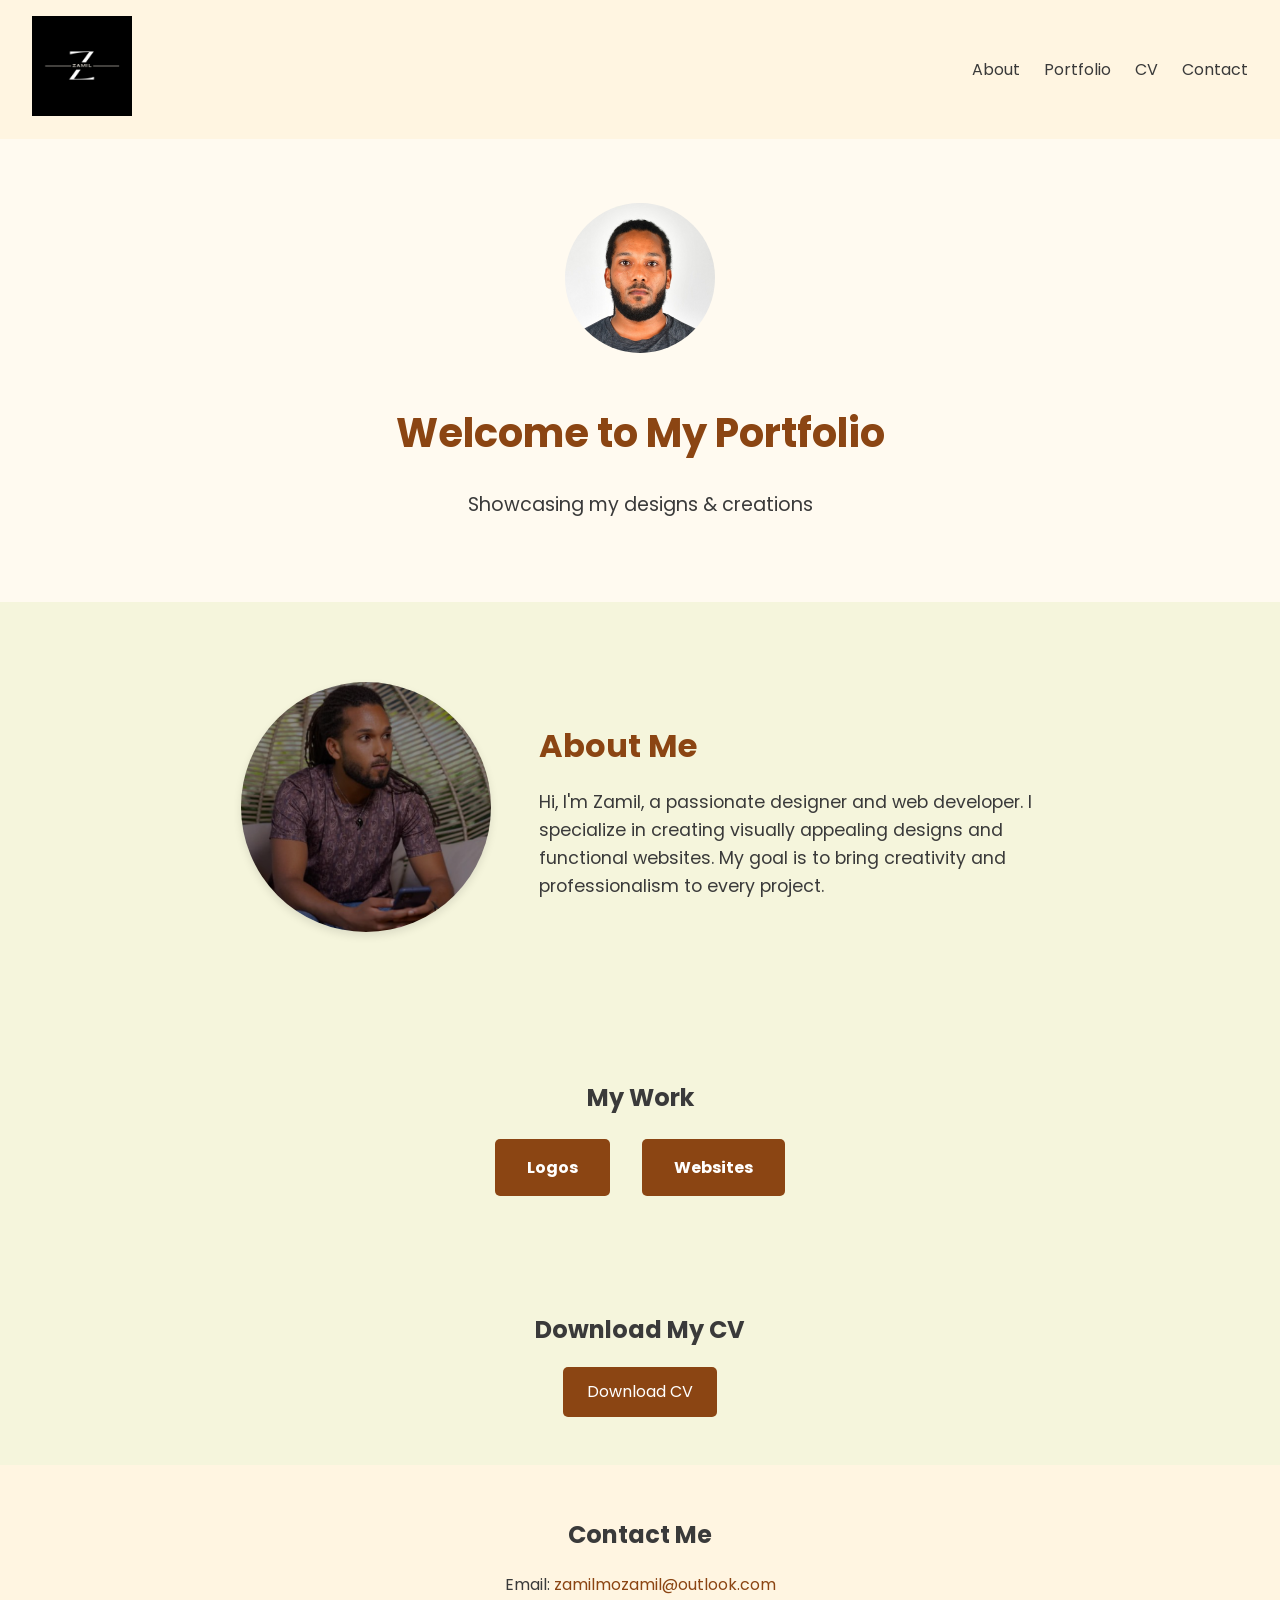
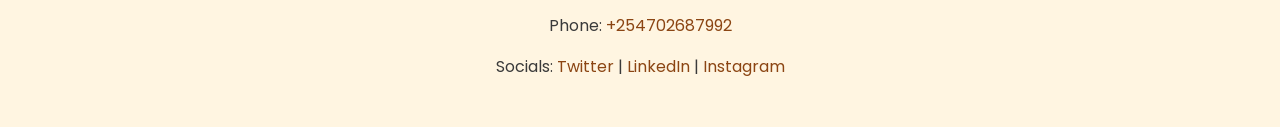
==== index.html @ 7949b78e "Changed styling" ====
<!DOCTYPE html>
<html lang="en">
<head>
    <meta charset="UTF-8">
    <meta name="viewport" content="width=device-width, initial-scale=1.0">
    <title>My Portfolio</title>
    <link rel="preconnect" href="https://fonts.googleapis.com">
    <link rel="preconnect" href="https://fonts.gstatic.com" crossorigin>
    <link href="https://fonts.googleapis.com/css2?family=Playfair+Display:wght@600&family=Poppins:wght@300&display=swap" rel="stylesheet">
    <link rel="stylesheet" href="styles.css">
</head>
<body>
    <nav>
        <div class="logo">
            <img src="images/ZA.png" alt="Logo">
        </div>
        <ul>
            <li><a href="#about">About</a></li>
            <li><a href="#portfolio">Portfolio</a></li>
            <li><a href="#cv">CV</a></li>
            <li><a href="#contact">Contact</a></li>
        </ul>
    </nav>
    
    <header>
        <img src="images/DSC_6524.jpg" alt="Profile Picture" class="profile-pic">
        <h1 class="hero-title">Welcome to My Portfolio</h1>
        <p class="hero-subtitle">Showcasing my designs & creations</p>
    </header>

    <section id="about">
        <div class="about-container">
            <img src="images/UntitledDesign.png" alt="About Me Image" class="about-img">
            <div class="about-text">
                <h2>About Me</h2>
                <p>Hi, I'm Zamil, a passionate designer and web developer. I specialize in creating visually appealing designs and functional websites. My goal is to bring creativity and professionalism to every project.</p>
            </div>
        </div>
    </section>
    

    <section id="portfolio">
        <h2>My Work</h2>
        <div class="work-options">
            <a href="#logos" class="work-option">Logos</a>
            <a href="#websites" class="work-option">Websites</a>
        </div>
    
        <div id="logos" class="gallery">
            <h3>Logo Designs</h3>
            <div class="item">
                <img src="logos/TubongeRound.png" alt="Tubonge Podcast">
                <p>Tubonge Podcast</p>
            </div>
            <div class="item">
                <img src="logos/k(Brochure).png" alt="Kidza Enterprise Ltd">
                <p>Kidza Enterprise Ltd</p>
            </div>
            <div class="item">
                <img src="logos/Oui1.0.png" alt="Oui Limitless">
                <p>Oui Limitless</p>
            </div>
            <div class="item">
                <img src="logos/5.png" alt="LSG">
                <p>LSG</p>
            </div>
            <div class="item">
                <img src="logos/7-removebg-preview.png" alt="Magical Continent Ltd">
                <p>Magical Continent Ltd</p>
            </div>
            <div class="item">
                <img src="logos/Beyondborders3.png" alt="Beyond Border Merchants">
                <p>Beyond Border Merchants</p>
            </div>
        </div>
    
        <div id="websites" class="gallery">
            <h3>Website Projects</h3>
            <div class="item">
                <a href="https://magicalcontinent.com" target="_blank">
                    <img src="images/MagicalContinent.png" alt="Magical Continent Ltd">
                </a>
                <p><a href="https://magicalcontinent.com" target="_blank">Magical Continent Ltd</a></p>
            </div>
            <div class="item">
                <a href="https://pet-finder-one.vercel.app/" target="_blank">
                    <img src="images/PetFinder.png" alt="PetFinder">
                </a>
                <p><a href="https://pet-finder-one.vercel.app/" target="_blank">PetFinder</a></p>
            </div>
            <div class="item">
                <a href="https://beyond-border-merchants.vercel.app/" target="_blank">
                    <img src="images/BeyondBorder.png" alt="Beyond Border Merchants">
                </a>
                <p><a href="https://beyond-border-merchants.vercel.app/" target="_blank">Beyond Border Merchants</a></p>
            </div>
            <div class="item">
                <a href="https://www.by-graces.vercel.app/" target="_blank">
                    <img src="images/ByGraces.png" alt="ByGraces">
                </a>
                <p><a href="https://www.by-graces.vercel.app/" target="_blank">By Graces</a></p>
            </div>
        </div>
    </section>
    
    

    <section id="cv">
        <h2>Download My CV</h2>
        <a href="/assets/2025 CV.pdf" download class="btn">Download CV</a>
    </section>

    <footer id="contact">
        <h2>Contact Me</h2>
        <p>Email: <a href="mailto:zamilmozamil@outlook.com">zamilmozamil@outlook.com</a></p>
        <p>Phone: <a href="tel:+254702687992">+254702687992</a></p>
        <p>Socials: 
            <a href="#">Twitter</a> | 
            <a href="#">LinkedIn</a> | 
            <a href="#">Instagram</a>
        </p>
    </footer>
</body>
</html>
---- styles.css ----
body {
    font-family: 'Poppins', sans-serif;
    background-color: #f5f5dc;
    color: #3a3a3a;
    margin: 0;
    padding: 0;
}

nav {
    display: flex;
    justify-content: space-between;
    align-items: center;
    background-color: #fff5e1;
    padding: 1rem 2rem;
    box-shadow: 0 4px 6px rgba(0, 0, 0, 0.1);
}

.logo img {
    max-width: 100px;
    height: auto;
}

nav ul {
    list-style: none;
    display: flex;
    gap: 1.5rem;
}

nav ul li a {
    text-decoration: none;
    color: #3a3a3a;
    transition: color 0.3s;
}

nav ul li a:hover {
    color: #8b4513;
}

header {
    text-align: center;
    padding: 4rem 2rem;
    background-color: #fffaf0;
}

.profile-pic {
    width: 150px;
    height: 150px;
    border-radius: 50%;
    margin-bottom: 1rem;
}

.hero-title {
    font-size: 2.5rem;
    color: #8b4513;
}

.hero-subtitle {
    font-size: 1.2rem;
    color: #3a3a3a;
}

section {
    padding: 3rem 2rem;
    text-align: center;
}

.about-container {
    display: flex;
    align-items: center;
    justify-content: center;
    gap: 3rem;
    max-width: 1000px;
    margin: auto;
    text-align: left;
    padding: 2rem;
}

.about-img {
    width: 250px;
    height: 250px;
    border-radius: 50%;
    object-fit: cover;
    box-shadow: 0 4px 8px rgba(0, 0, 0, 0.1);
    transition: transform 0.3s ease-in-out;
}

.about-img:hover {
    transform: scale(1.05);
}

.about-text {
    max-width: 500px;
}

.about-text h2 {
    font-size: 2rem;
    color: #8b4513;
    margin-bottom: 1rem;
}

.about-text p {
    font-size: 1.1rem;
    line-height: 1.6;
    color: #3a3a3a;
}

@media screen and (max-width: 768px) {
    .about-container {
        flex-direction: column;
        text-align: center;
    }
    
    .about-img {
        width: 200px;
        height: 200px;
    }
}


.gallery {
    display: grid;
    grid-template-columns: repeat(4, 1fr); /* 3 columns */
    gap: 1.5rem; /* Adds spacing between items */
    justify-items: center; /* Centers items */
    margin-top: 2rem;
}

.gallery .item img {
    width: 150px;
    height: 150px;
    border-radius: 50%;
    object-fit: contain;
    background-color: #fff;
    border: 2px solid #8b4513;
    padding: 10px;
    box-shadow: 0 4px 6px rgba(0, 0, 0, 0.1);
    transition: transform 0.3s ease-in-out;
}

.gallery .item img:hover {
    transform: scale(1.1);
}


.item img {
    width: 100%;
    border-radius: 10px;
    transition: transform 0.3s;
}

.item img:hover {
    transform: scale(1.05);
}

.btn {
    display: inline-block;
    padding: 0.8rem 1.5rem;
    background-color: #8b4513;
    color: white;
    text-decoration: none;
    border-radius: 5px;
    transition: background-color 0.3s;
}

.btn:hover {
    background-color: #5a2d0c;
}

footer {
    background-color: #fff5e1;
    padding: 2rem;
    text-align: center;
}

footer a {
    color: #8b4513;
    text-decoration: none;
    transition: color 0.3s;
}

footer a:hover {
    color: #5a2d0c;
}

.work-options {
    display: flex;
    justify-content: center;
    gap: 2rem;
    margin-top: 1.5rem;
}

.work-option {
    padding: 1rem 2rem;
    background-color: #8b4513;
    color: white;
    text-decoration: none;
    border-radius: 5px;
    transition: background-color 0.3s;
    font-weight: bold;
}

.work-option:hover {
    background-color: #5a2d0c;
}

.gallery {
    display: none; /* Hide sections initially */
    margin-top: 2rem;
}

#logos:target,
#websites:target {
    display: grid;
}


@media screen and (max-width: 768px) {
    nav {
        flex-direction: column;
        align-items: center;
    }
    
    nav ul {
        flex-direction: column;
        text-align: center;
        padding: 0;
    }
    
    nav ul li {
        margin: 0.5rem 0;
    }

    .about-container {
        flex-direction: column;
        text-align: center;
    }
}
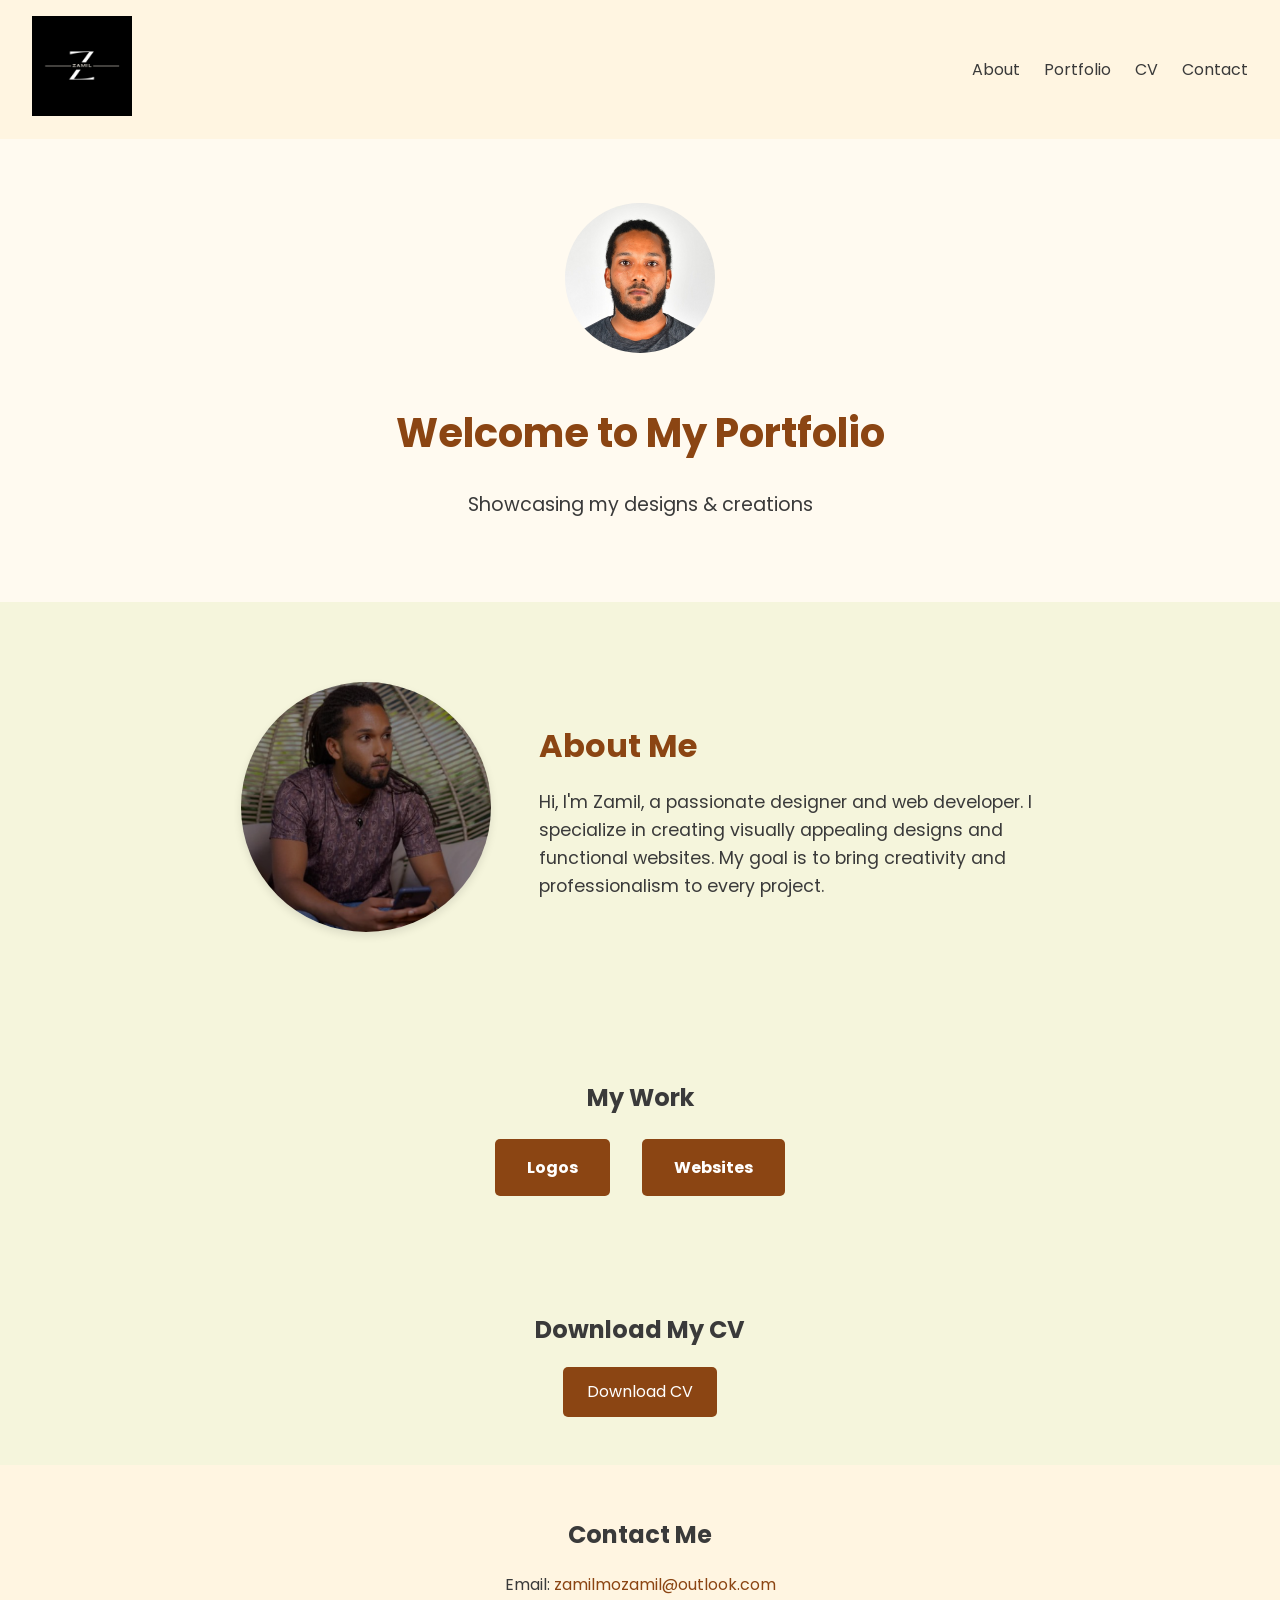
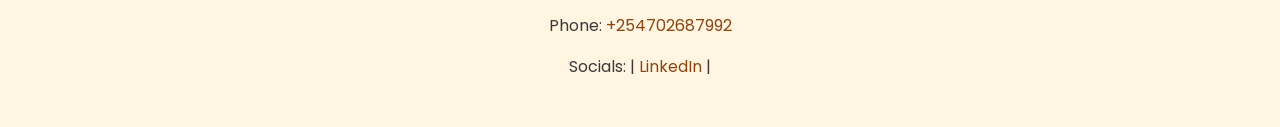
==== commit 7f4f5a46: "Changed styling" ====
--- a/index.html
+++ b/index.html
@@ -115,9 +115,9 @@
         <p>Email: <a href="mailto:zamilmozamil@outlook.com">zamilmozamil@outlook.com</a></p>
         <p>Phone: <a href="tel:+254702687992">+254702687992</a></p>
         <p>Socials: 
-            <a href="#">Twitter</a> | 
-            <a href="#">LinkedIn</a> | 
-            <a href="#">Instagram</a>
+            | 
+            <a href="https://www.linkedin.com/in/zamil-mozamil-7523aa1b6">LinkedIn</a> | 
+            
         </p>
     </footer>
 </body>
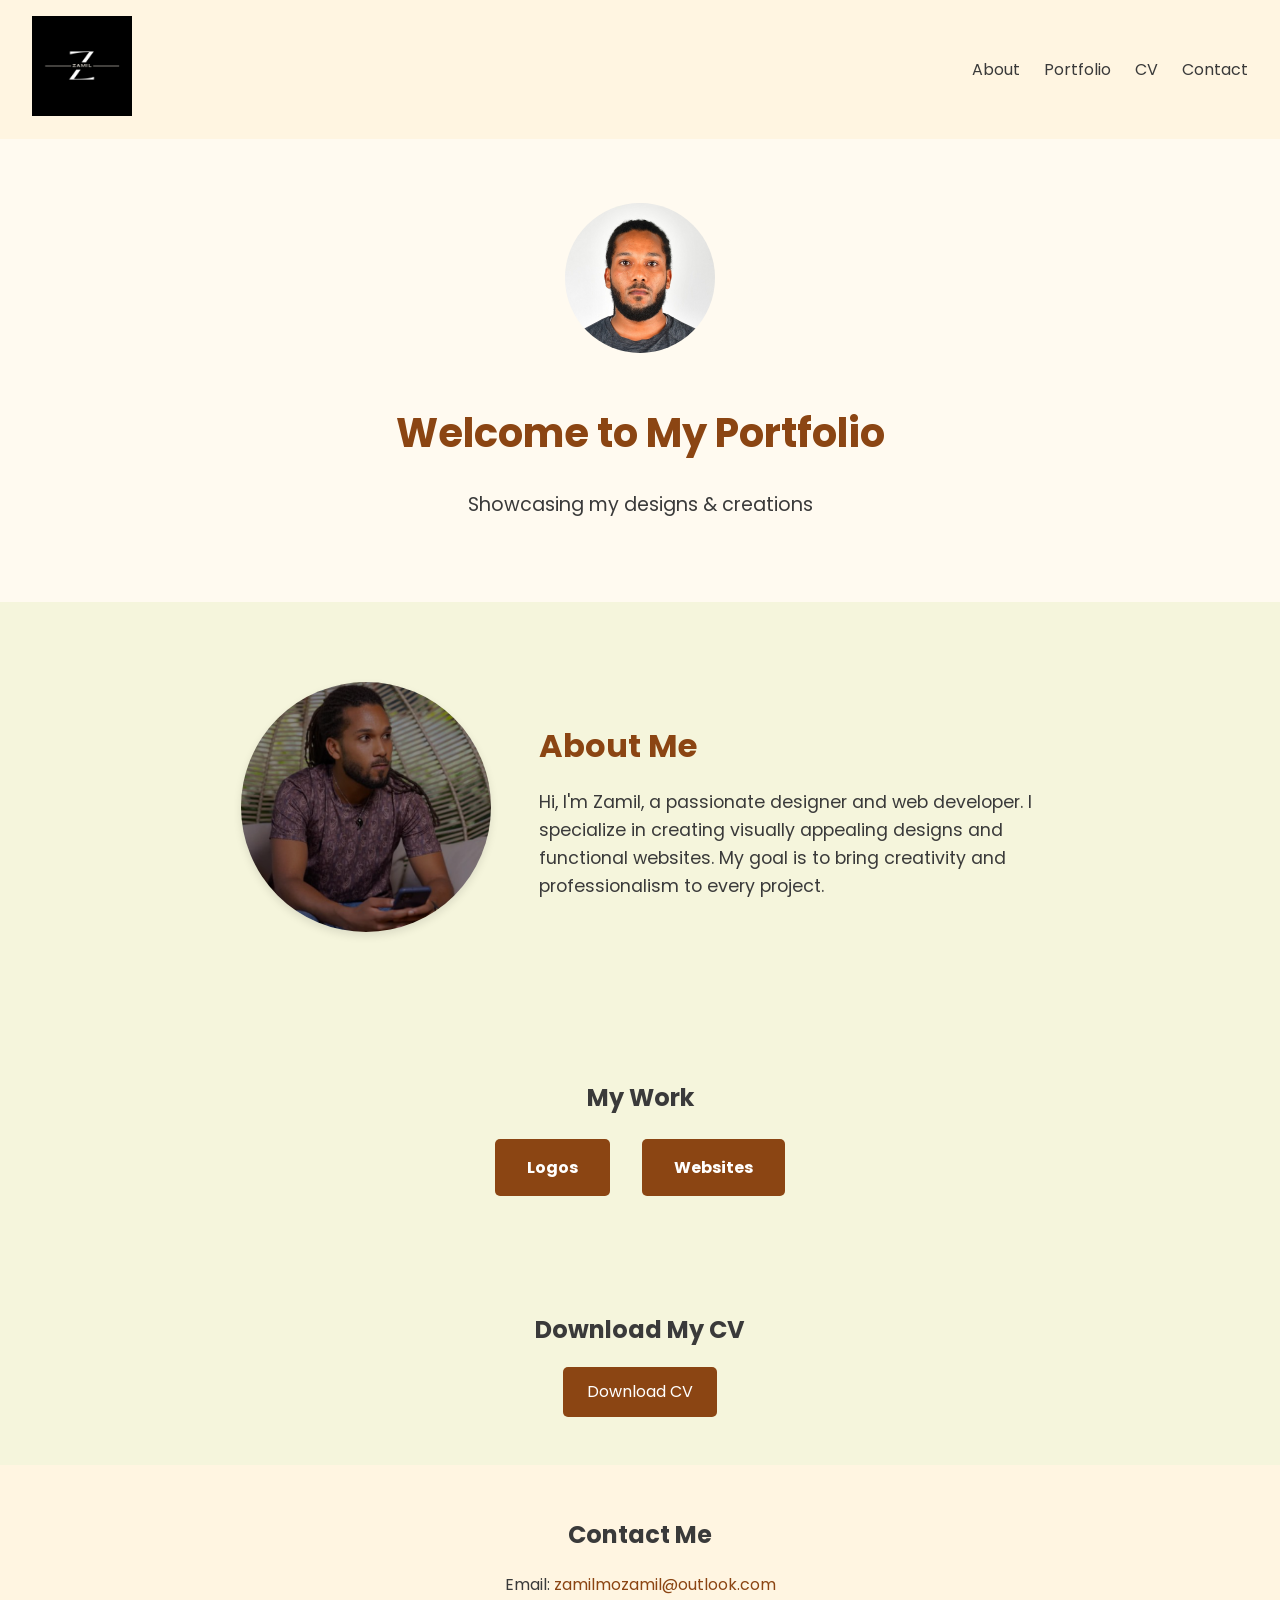
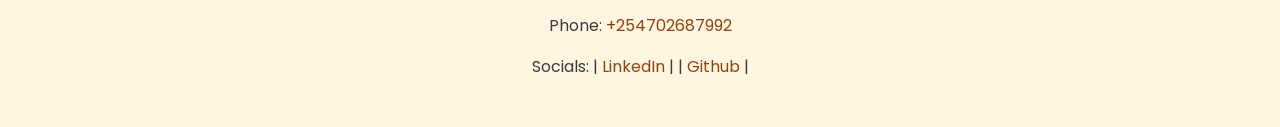
==== commit b9d4bf7d: "added github link" ====
--- a/index.html
+++ b/index.html
@@ -117,6 +117,8 @@
         <p>Socials: 
             | 
             <a href="https://www.linkedin.com/in/zamil-mozamil-7523aa1b6">LinkedIn</a> | 
+            |
+            <a href="https://github.com/zaiky09">Github</a> |
             
         </p>
     </footer>
--- a/styles.css
+++ b/styles.css
@@ -119,26 +119,46 @@
 
 .gallery {
     display: grid;
-    grid-template-columns: repeat(4, 1fr); /* 3 columns */
-    gap: 1.5rem; /* Adds spacing between items */
-    justify-items: center; /* Centers items */
+    grid-template-columns: repeat(3, 1fr); /* 3 columns for desktops */
+    gap: 1.5rem; /* Consistent spacing */
+    justify-items: center; /* Center align items */
     margin-top: 2rem;
+    padding: 0 1rem; /* Adds slight padding for mobile */
 }
 
 .gallery .item img {
-    width: 150px;
-    height: 150px;
+    width: 120px; /* Adjusted for mobile friendliness */
+    height: 120px;
     border-radius: 50%;
     object-fit: contain;
     background-color: #fff;
     border: 2px solid #8b4513;
-    padding: 10px;
+    padding: 8px;
     box-shadow: 0 4px 6px rgba(0, 0, 0, 0.1);
     transition: transform 0.3s ease-in-out;
 }
 
 .gallery .item img:hover {
     transform: scale(1.1);
+}
+
+/* Responsive Adjustments */
+@media screen and (max-width: 900px) {
+    .gallery {
+        grid-template-columns: repeat(2, 1fr); /* 2 columns for tablets */
+    }
+}
+
+@media screen and (max-width: 600px) {
+    .gallery {
+        grid-template-columns: 1fr; /* 1 column for mobile */
+        gap: 1rem; /* Reduce gap for smaller screens */
+    }
+
+    .gallery .item img {
+        width: 100px; /* Slightly smaller logos for mobile */
+        height: 100px;
+    }
 }
 
 
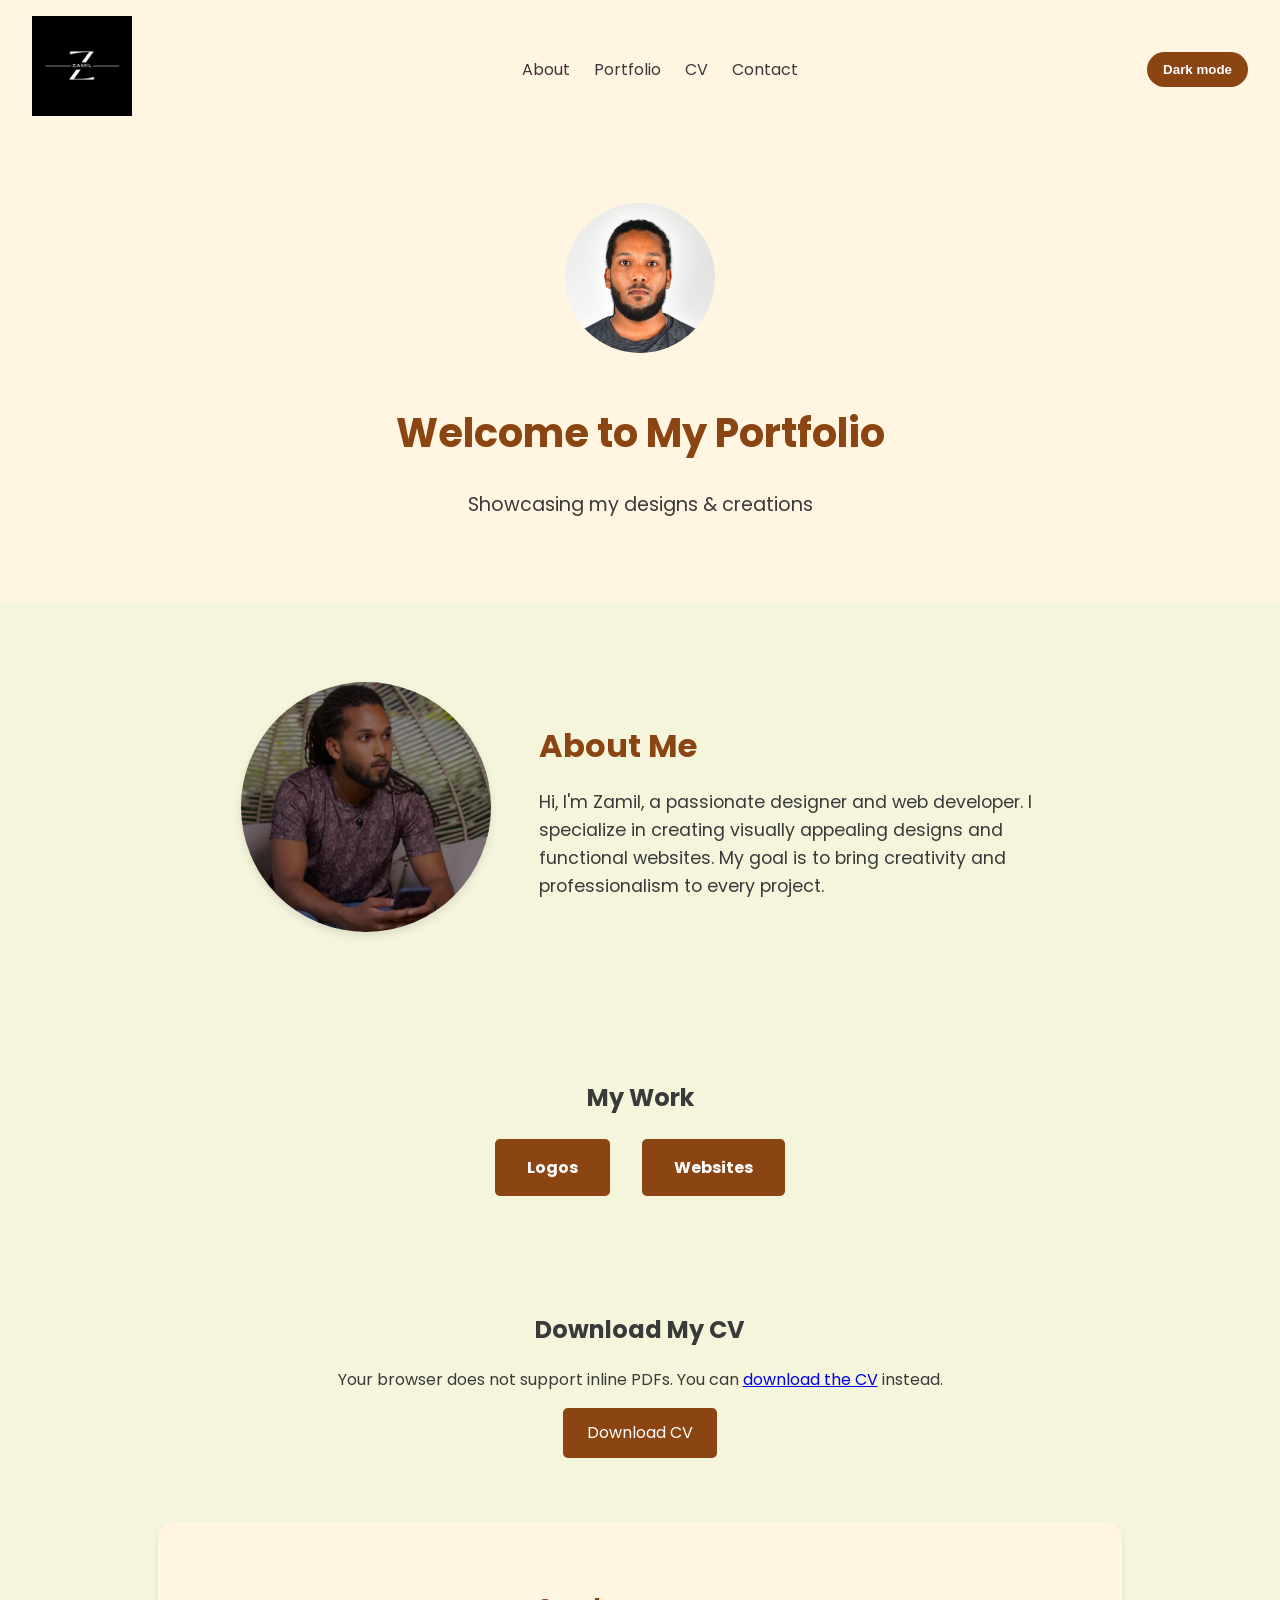
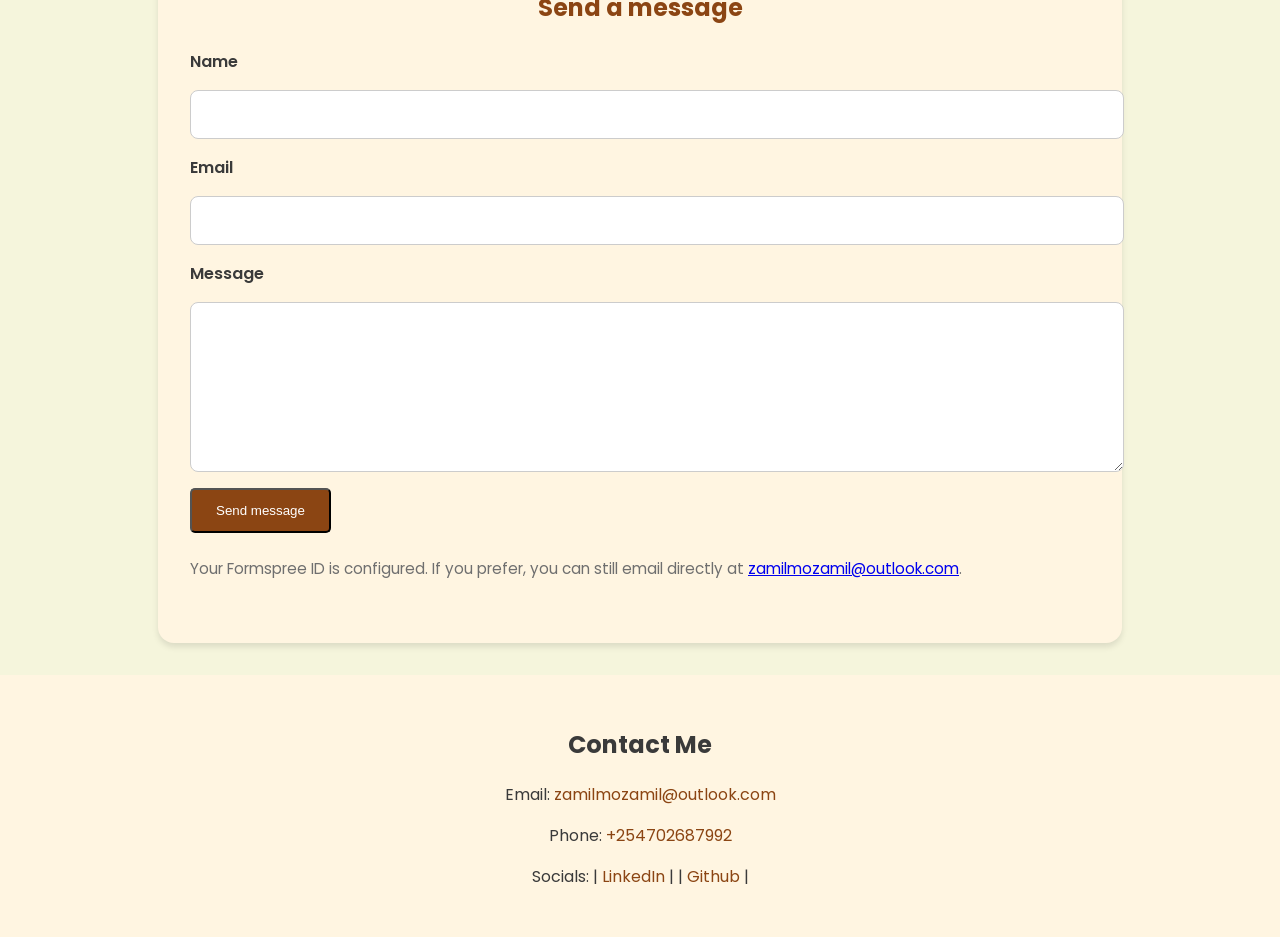
==== commit 69412422: "added & updated contact form" ====
--- a/index.html
+++ b/index.html
@@ -3,16 +3,24 @@
 <head>
     <meta charset="UTF-8">
     <meta name="viewport" content="width=device-width, initial-scale=1.0">
+    <meta name="description" content="Zamil Sheikh is a designer and web developer. View portfolio work, download the CV, and contact directly from the website.">
+    <meta name="keywords" content="Zamil Sheikh, portfolio, web design, logo design, CV, web developer">
+    <meta name="author" content="Zamil Sheikh">
+    <meta name="theme-color" content="#f5f5dc">
     <title>My Portfolio</title>
     <link rel="preconnect" href="https://fonts.googleapis.com">
     <link rel="preconnect" href="https://fonts.gstatic.com" crossorigin>
+    <link rel="preload" as="style" href="https://fonts.googleapis.com/css2?family=Playfair+Display:wght@600&family=Poppins:wght@300&display=swap">
     <link href="https://fonts.googleapis.com/css2?family=Playfair+Display:wght@600&family=Poppins:wght@300&display=swap" rel="stylesheet">
+    <link rel="icon" type="image/png" sizes="32x32" href="images/ZA.png">
+    <link rel="manifest" href="site.webmanifest">
     <link rel="stylesheet" href="styles.css">
 </head>
 <body>
+    <a class="skip-link" href="#main">Skip to content</a>
     <nav>
         <div class="logo">
-            <img src="images/ZA.png" alt="Logo">
+            <img src="images/ZA.png" alt="ZA logo" width="100" height="100">
         </div>
         <ul>
             <li><a href="#about">About</a></li>
@@ -20,17 +28,19 @@
             <li><a href="#cv">CV</a></li>
             <li><a href="#contact">Contact</a></li>
         </ul>
+        <button id="theme-toggle" class="theme-toggle" aria-pressed="false">Dark mode</button>
     </nav>
     
-    <header>
-        <img src="images/DSC_6524.jpg" alt="Profile Picture" class="profile-pic">
+    <header role="banner">
+        <img src="images/DSC_6524.jpg" alt="Profile Picture" class="profile-pic" width="150" height="150" loading="lazy" fetchpriority="high">
         <h1 class="hero-title">Welcome to My Portfolio</h1>
         <p class="hero-subtitle">Showcasing my designs & creations</p>
     </header>
 
-    <section id="about">
+    <main id="main">
+    <section id="about" aria-labelledby="about-heading">
         <div class="about-container">
-            <img src="images/UntitledDesign.png" alt="About Me Image" class="about-img">
+            <img src="images/UntitledDesign.png" alt="About Me Image" class="about-img" width="250" height="250" loading="lazy" fetchpriority="high">
             <div class="about-text">
                 <h2>About Me</h2>
                 <p>Hi, I'm Zamil, a passionate designer and web developer. I specialize in creating visually appealing designs and functional websites. My goal is to bring creativity and professionalism to every project.</p>
@@ -49,65 +59,94 @@
         <div id="logos" class="gallery">
             <h3>Logo Designs</h3>
             <div class="item">
-                <img src="logos/TubongeRound.png" alt="Tubonge Podcast">
+                <img src="logos/TubongeRound.png" alt="Tubonge Podcast" width="120" height="120" loading="lazy" tabindex="0">
                 <p>Tubonge Podcast</p>
             </div>
             <div class="item">
-                <img src="logos/k(Brochure).png" alt="Kidza Enterprise Ltd">
+                <img src="logos/k(Brochure).png" alt="Kidza Enterprise Ltd" width="120" height="120" loading="lazy" tabindex="0">
                 <p>Kidza Enterprise Ltd</p>
             </div>
             <div class="item">
-                <img src="logos/Oui1.0.png" alt="Oui Limitless">
+                <img src="logos/Oui1.0.png" alt="Oui Limitless" width="120" height="120" loading="lazy" tabindex="0">
                 <p>Oui Limitless</p>
             </div>
             <div class="item">
-                <img src="logos/5.png" alt="LSG">
+                <img src="logos/5.png" alt="LSG" width="120" height="120" loading="lazy" tabindex="0">
                 <p>LSG</p>
             </div>
             <div class="item">
-                <img src="logos/7-removebg-preview.png" alt="Magical Continent Ltd">
+                <img src="logos/7.png" alt="Magical Continent Ltd" width="120" height="120" loading="lazy" tabindex="0">
                 <p>Magical Continent Ltd</p>
             </div>
             <div class="item">
-                <img src="logos/Beyondborders3.png" alt="Beyond Border Merchants">
+                <img src="logos/Beyondborders.png" alt="Beyond Border Merchants" width="120" height="120" loading="lazy" tabindex="0">
                 <p>Beyond Border Merchants</p>
+            </div>
+            <div class="item">
+                <img src="logos/tHIRSt.jpg" alt="Thirst Trap" width="120" height="120" loading="lazy" tabindex="0">
+                <p>Thirst Trap</p>
             </div>
         </div>
     
         <div id="websites" class="gallery">
             <h3>Website Projects</h3>
             <div class="item">
-                <a href="https://magicalcontinent.com" target="_blank">
-                    <img src="images/MagicalContinent.png" alt="Magical Continent Ltd">
-                </a>
-                <p><a href="https://magicalcontinent.com" target="_blank">Magical Continent Ltd</a></p>
-            </div>
-            <div class="item">
-                <a href="https://pet-finder-one.vercel.app/" target="_blank">
-                    <img src="images/PetFinder.png" alt="PetFinder">
-                </a>
-                <p><a href="https://pet-finder-one.vercel.app/" target="_blank">PetFinder</a></p>
-            </div>
-            <div class="item">
-                <a href="https://beyond-border-merchants.vercel.app/" target="_blank">
-                    <img src="images/BeyondBorder.png" alt="Beyond Border Merchants">
-                </a>
-                <p><a href="https://beyond-border-merchants.vercel.app/" target="_blank">Beyond Border Merchants</a></p>
-            </div>
-            <div class="item">
-                <a href="https://www.by-graces.vercel.app/" target="_blank">
-                    <img src="images/ByGraces.png" alt="ByGraces">
-                </a>
-                <p><a href="https://www.by-graces.vercel.app/" target="_blank">By Graces</a></p>
-            </div>
-        </div>
-    </section>
-    
-    
-
-    <section id="cv">
-        <h2>Download My CV</h2>
-        <a href="/assets/2025 CV.pdf" download class="btn">Download CV</a>
+                <a href="https://magicalcontinent.com" target="_blank" rel="noopener noreferrer">
+                    <img src="images/MagicalContinent.png" alt="Magical Continent Ltd" width="200" height="120" loading="lazy">
+                </a>
+                <p><a href="https://magicalcontinent.com" target="_blank" rel="noopener noreferrer">Magical Continent Ltd</a></p>
+            </div>
+            <div class="item">
+                <a href="https://pet-finder-one.vercel.app/" target="_blank" rel="noopener noreferrer">
+                    <img src="images/PetFinder.png" alt="PetFinder" width="200" height="120" loading="lazy">
+                </a>
+                <p><a href="https://pet-finder-one.vercel.app/" target="_blank" rel="noopener noreferrer">PetFinder</a></p>
+            </div>
+            <div class="item">
+                <a href="https://beyond-border-merchants.vercel.app/" target="_blank" rel="noopener noreferrer">
+                    <img src="images/BeyondBorder.png" alt="Beyond Border Merchants" width="200" height="120" loading="lazy">
+                </a>
+                <p><a href="https://beyond-border-merchants.vercel.app/" target="_blank" rel="noopener noreferrer">Beyond Border Merchants</a></p>
+            </div>
+            <div class="item">
+                <a href="https://www.by-graces.vercel.app/" target="_blank" rel="noopener noreferrer">
+                    <img src="images/ByGraces.png" alt="ByGraces" width="200" height="120" loading="lazy">
+                </a>
+                <p><a href="https://www.by-graces.vercel.app/" target="_blank" rel="noopener noreferrer">By Graces</a></p>
+            </div>
+        </div>
+    </section>
+    
+    
+
+    <section id="cv" aria-labelledby="cv-heading">
+        <h2 id="cv-heading">Download My CV</h2>
+        <div class="cv-viewer">
+            <object data="assets/Zamil_Sheikh_CV-SE.pdf" type="application/pdf" width="100%" height="600">
+                <p>Your browser does not support inline PDFs. You can <a href="assets/Zamil_Sheikh_CV-SE.pdf" download>download the CV</a> instead.</p>
+            </object>
+        </div>
+        <p style="margin-top:1rem;"><a href="assets/Zamil_Sheikh_CV-SE.pdf" download class="btn">Download CV</a></p>
+    </section>
+
+    </main>
+
+    <section class="contact-section" aria-labelledby="contact-heading">
+        <h2 id="contact-heading">Send a message</h2>
+        <form class="contact-form" id="contact-form" action="https://formspree.io/f/mqejpzyg" method="POST">
+            <label for="contact-name">Name</label>
+            <input id="contact-name" name="name" type="text" required>
+
+            <label for="contact-email">Email</label>
+            <input id="contact-email" name="email" type="email" required>
+
+            <label for="contact-message">Message</label>
+            <textarea id="contact-message" name="message" rows="6" required></textarea>
+
+            <button type="submit" class="btn">Send message</button>
+            <p class="contact-note">Your Formspree ID is configured. If you prefer, you can still email directly at <a href="mailto:zamilmozamil@outlook.com">zamilmozamil@outlook.com</a>.</p>
+            <div id="form-status" class="form-status" aria-live="polite"></div>
+        </form>
     </section>
 
     <footer id="contact">
@@ -122,5 +161,107 @@
             
         </p>
     </footer>
+
+    <!-- Lightbox Structure -->
+    <div id="lightbox" role="dialog" aria-modal="true" aria-hidden="true">
+        <button class="close" aria-label="Close preview">&times;</button>
+        <img id="lightbox-img" src="" alt="Enlarged Image">
+    </div>
+
+    <script>
+        const lightbox = document.getElementById("lightbox");
+        const lightboxImg = document.getElementById("lightbox-img");
+        const closeBtn = document.querySelector(".close");
+
+        // Open lightbox when an image is clicked or activated via keyboard
+        document.querySelectorAll(".gallery .item img").forEach(img => {
+            img.addEventListener("click", function() {
+                lightbox.style.display = "flex";
+                lightbox.setAttribute('aria-hidden', 'false');
+                lightboxImg.src = this.src;
+                closeBtn.focus();
+            });
+            img.addEventListener("keydown", function(e) {
+                if (e.key === 'Enter' || e.key === ' ') {
+                    e.preventDefault();
+                    this.click();
+                }
+            });
+        });
+
+        // Close lightbox when clicking the close button or outside the image or pressing Escape
+        closeBtn.addEventListener("click", () => {
+            lightbox.style.display = "none";
+            lightbox.setAttribute('aria-hidden', 'true');
+        });
+        lightbox.addEventListener("click", (e) => {
+            if (e.target !== lightboxImg && e.target !== closeBtn) {
+                lightbox.style.display = "none";
+                lightbox.setAttribute('aria-hidden', 'true');
+            }
+        });
+        document.addEventListener('keydown', function(e) {
+            if (e.key === 'Escape' && lightbox.style.display === 'flex') {
+                lightbox.style.display = 'none';
+                lightbox.setAttribute('aria-hidden', 'true');
+            }
+        });
+
+        const themeToggle = document.getElementById('theme-toggle');
+        const currentTheme = localStorage.getItem('theme');
+        const prefersDark = window.matchMedia('(prefers-color-scheme: dark)').matches;
+
+        function applyTheme(theme) {
+            document.body.classList.toggle('dark-theme', theme === 'dark');
+            themeToggle.textContent = theme === 'dark' ? 'Light mode' : 'Dark mode';
+            themeToggle.setAttribute('aria-pressed', theme === 'dark');
+        }
+
+        const initialTheme = currentTheme || (prefersDark ? 'dark' : 'light');
+        applyTheme(initialTheme);
+
+        themeToggle.addEventListener('click', () => {
+            const nextTheme = document.body.classList.contains('dark-theme') ? 'light' : 'dark';
+            applyTheme(nextTheme);
+            localStorage.setItem('theme', nextTheme);
+        });
+
+        const contactForm = document.getElementById('contact-form');
+        const formStatus = document.getElementById('form-status');
+
+        contactForm.addEventListener('submit', async (event) => {
+            event.preventDefault();
+            const formData = new FormData(contactForm);
+            const actionUrl = contactForm.action;
+
+            formStatus.style.display = 'none';
+            formStatus.className = 'form-status';
+            formStatus.textContent = 'Sending message...';
+            formStatus.style.display = 'block';
+
+            try {
+                const response = await fetch(actionUrl, {
+                    method: 'POST',
+                    body: formData,
+                    headers: {
+                        'Accept': 'application/json'
+                    }
+                });
+
+                if (response.ok) {
+                    formStatus.textContent = 'Message sent! Redirecting to the thank-you page...';
+                    formStatus.classList.add('success');
+                    window.location.href = 'thank-you.html';
+                } else {
+                    const body = await response.json();
+                    formStatus.textContent = body.error || 'Oops, something went wrong. Please try again later.';
+                    formStatus.classList.add('error');
+                }
+            } catch (error) {
+                formStatus.textContent = 'Network error. Please check your connection and try again.';
+                formStatus.classList.add('error');
+            }
+        });
+    </script>
 </body>
 </html>
--- a/styles.css
+++ b/styles.css
@@ -1,23 +1,80 @@
+:root {
+    --bg: #f5f5dc;
+    --surface: #fff5e1;
+    --text: #3a3a3a;
+    --accent: #8b4513;
+    --accent-dark: #5a2d0c;
+    --muted: #6f6f6f;
+    --shadow: 0 4px 6px rgba(0, 0, 0, 0.1);
+}
+
 body {
     font-family: 'Poppins', sans-serif;
-    background-color: #f5f5dc;
-    color: #3a3a3a;
+    background-color: var(--bg);
+    color: var(--text);
     margin: 0;
     padding: 0;
+}
+
+body.dark-theme {
+    --bg: #1f1f1f;
+    --surface: #292929;
+    --text: #f3f3f3;
+    --accent: #ffb347;
+    --accent-dark: #ff9a1b;
+    --muted: #c5c5c5;
+    --shadow: 0 4px 10px rgba(0, 0, 0, 0.35);
+}
+
+/* Skip link visible on focus for keyboard users */
+.skip-link {
+    position: absolute;
+    left: -999px;
+    top: auto;
+    width: 1px;
+    height: 1px;
+    overflow: hidden;
+}
+.skip-link:focus {
+    position: static;
+    width: auto;
+    height: auto;
+    padding: 0.5rem 1rem;
+    background: var(--accent);
+    color: #fff;
+    z-index: 9999;
+    border-radius: 4px;
 }
 
 nav {
     display: flex;
     justify-content: space-between;
     align-items: center;
-    background-color: #fff5e1;
+    background-color: var(--surface);
     padding: 1rem 2rem;
-    box-shadow: 0 4px 6px rgba(0, 0, 0, 0.1);
+    box-shadow: var(--shadow);
 }
 
 .logo img {
     max-width: 100px;
     height: auto;
+}
+
+.theme-toggle {
+    border: none;
+    background-color: var(--accent);
+    color: #fff;
+    font-weight: bold;
+    padding: 0.65rem 1rem;
+    border-radius: 999px;
+    cursor: pointer;
+    transition: background-color 0.3s ease;
+}
+
+.theme-toggle:hover,
+.theme-toggle:focus {
+    background-color: var(--accent-dark);
+    outline: none;
 }
 
 nav ul {
@@ -28,18 +85,18 @@
 
 nav ul li a {
     text-decoration: none;
-    color: #3a3a3a;
+    color: var(--text);
     transition: color 0.3s;
 }
 
 nav ul li a:hover {
-    color: #8b4513;
+    color: var(--accent);
 }
 
 header {
     text-align: center;
     padding: 4rem 2rem;
-    background-color: #fffaf0;
+    background-color: var(--surface);
 }
 
 .profile-pic {
@@ -49,14 +106,20 @@
     margin-bottom: 1rem;
 }
 
+/* Focus styles for accessibility */
+a:focus, button:focus, .btn:focus, .work-option:focus {
+    outline: 3px solid #ffd9b3;
+    outline-offset: 2px;
+}
+
 .hero-title {
     font-size: 2.5rem;
-    color: #8b4513;
+    color: var(--accent);
 }
 
 .hero-subtitle {
     font-size: 1.2rem;
-    color: #3a3a3a;
+    color: var(--text);
 }
 
 section {
@@ -94,14 +157,44 @@
 
 .about-text h2 {
     font-size: 2rem;
-    color: #8b4513;
+    color: var(--accent);
     margin-bottom: 1rem;
 }
 
 .about-text p {
     font-size: 1.1rem;
     line-height: 1.6;
-    color: #3a3a3a;
+    color: var(--text);
+}
+
+.thank-you-page {
+    min-height: 70vh;
+    display: grid;
+    place-items: center;
+    padding: 4rem 2rem;
+    background-color: var(--bg);
+}
+
+.thank-you-card {
+    background: var(--surface);
+    padding: 3rem;
+    max-width: 700px;
+    width: 100%;
+    text-align: center;
+    border-radius: 20px;
+    box-shadow: var(--shadow);
+}
+
+.thank-you-card h1 {
+    font-size: 2.5rem;
+    margin-bottom: 1rem;
+    color: var(--accent);
+}
+
+.thank-you-card p {
+    font-size: 1.1rem;
+    color: var(--text);
+    margin-bottom: 2rem;
 }
 
 @media screen and (max-width: 768px) {
@@ -131,10 +224,10 @@
     height: 120px;
     border-radius: 50%;
     object-fit: contain;
-    background-color: #fff;
-    border: 2px solid #8b4513;
+    background-color: var(--surface);
+    border: 2px solid var(--accent);
     padding: 8px;
-    box-shadow: 0 4px 6px rgba(0, 0, 0, 0.1);
+    box-shadow: var(--shadow);
     transition: transform 0.3s ease-in-out;
 }
 
@@ -175,7 +268,7 @@
 .btn {
     display: inline-block;
     padding: 0.8rem 1.5rem;
-    background-color: #8b4513;
+    background-color: var(--accent);
     color: white;
     text-decoration: none;
     border-radius: 5px;
@@ -183,23 +276,114 @@
 }
 
 .btn:hover {
-    background-color: #5a2d0c;
+    background-color: var(--accent-dark);
+}
+
+.contact-section {
+    background-color: var(--surface);
+    padding: 3rem 2rem;
+    max-width: 900px;
+    margin: 0 auto;
+    border-radius: 16px;
+    box-shadow: var(--shadow);
+    margin-bottom: 2rem;
+}
+
+.contact-section h2 {
+    color: var(--accent);
+    margin-bottom: 1.5rem;
+}
+
+.contact-form {
+    display: grid;
+    gap: 1rem;
+    text-align: left;
+}
+
+.contact-form label {
+    font-weight: 600;
+    color: var(--text);
+}
+
+.contact-form input,
+.contact-form textarea {
+    width: 100%;
+    padding: 0.9rem 1rem;
+    border: 1px solid #ccc;
+    border-radius: 8px;
+    background: #fff;
+    color: var(--text);
+    font-size: 1rem;
+}
+
+body.dark-theme .contact-form input,
+body.dark-theme .contact-form textarea {
+    background: #3a3a3a;
+    border-color: #555;
+    color: #f3f3f3;
+}
+
+.contact-form textarea {
+    resize: vertical;
+    min-height: 140px;
+}
+
+.contact-form .btn {
+    width: fit-content;
+}
+
+.contact-note {
+    margin-top: 0.5rem;
+    color: var(--muted);
+    font-size: 0.95rem;
+}
+
+.form-status {
+    margin-top: 1rem;
+    padding: 1rem;
+    border-radius: 10px;
+    font-weight: 600;
+    display: none;
+}
+
+.form-status.success {
+    background-color: #e6f9ed;
+    color: #1b5e20;
+    border: 1px solid #8bc34a;
+}
+
+.form-status.error {
+    background-color: #fdecea;
+    color: #b71c1c;
+    border: 1px solid #ef5350;
+}
+
+body.dark-theme .form-status.success {
+    background-color: #264d22;
+    color: #dcedc8;
+    border-color: #a5d6a7;
+}
+
+body.dark-theme .form-status.error {
+    background-color: #4a0f0f;
+    color: #ffcdd2;
+    border-color: #ef9a9a;
 }
 
 footer {
-    background-color: #fff5e1;
+    background-color: var(--surface);
     padding: 2rem;
     text-align: center;
 }
 
 footer a {
-    color: #8b4513;
+    color: var(--accent);
     text-decoration: none;
     transition: color 0.3s;
 }
 
 footer a:hover {
-    color: #5a2d0c;
+    color: var(--accent-dark);
 }
 
 .work-options {
@@ -211,7 +395,7 @@
 
 .work-option {
     padding: 1rem 2rem;
-    background-color: #8b4513;
+    background-color: var(--accent);
     color: white;
     text-decoration: none;
     border-radius: 5px;
@@ -220,7 +404,7 @@
 }
 
 .work-option:hover {
-    background-color: #5a2d0c;
+    background-color: var(--accent-dark);
 }
 
 .gallery {
@@ -255,3 +439,34 @@
         text-align: center;
     }
 }
+/* Lightbox Overlay */
+#lightbox {
+    display: none; /* Hidden by default */
+    position: fixed;
+    top: 0;
+    left: 0;
+    width: 100%;
+    height: 100%;
+    background: rgba(0, 0, 0, 0.8);
+    justify-content: center;
+    align-items: center;
+    z-index: 1000;
+}
+
+/* Lightbox Image */
+#lightbox img {
+    max-width: 90%;
+    max-height: 90%;
+    border-radius: 10px;
+    box-shadow: 0 4px 10px rgba(255, 255, 255, 0.5);
+}
+
+/* Close Button */
+#lightbox .close {
+    position: absolute;
+    top: 15px;
+    right: 20px;
+    font-size: 2rem;
+    color: white;
+    cursor: pointer;
+}
